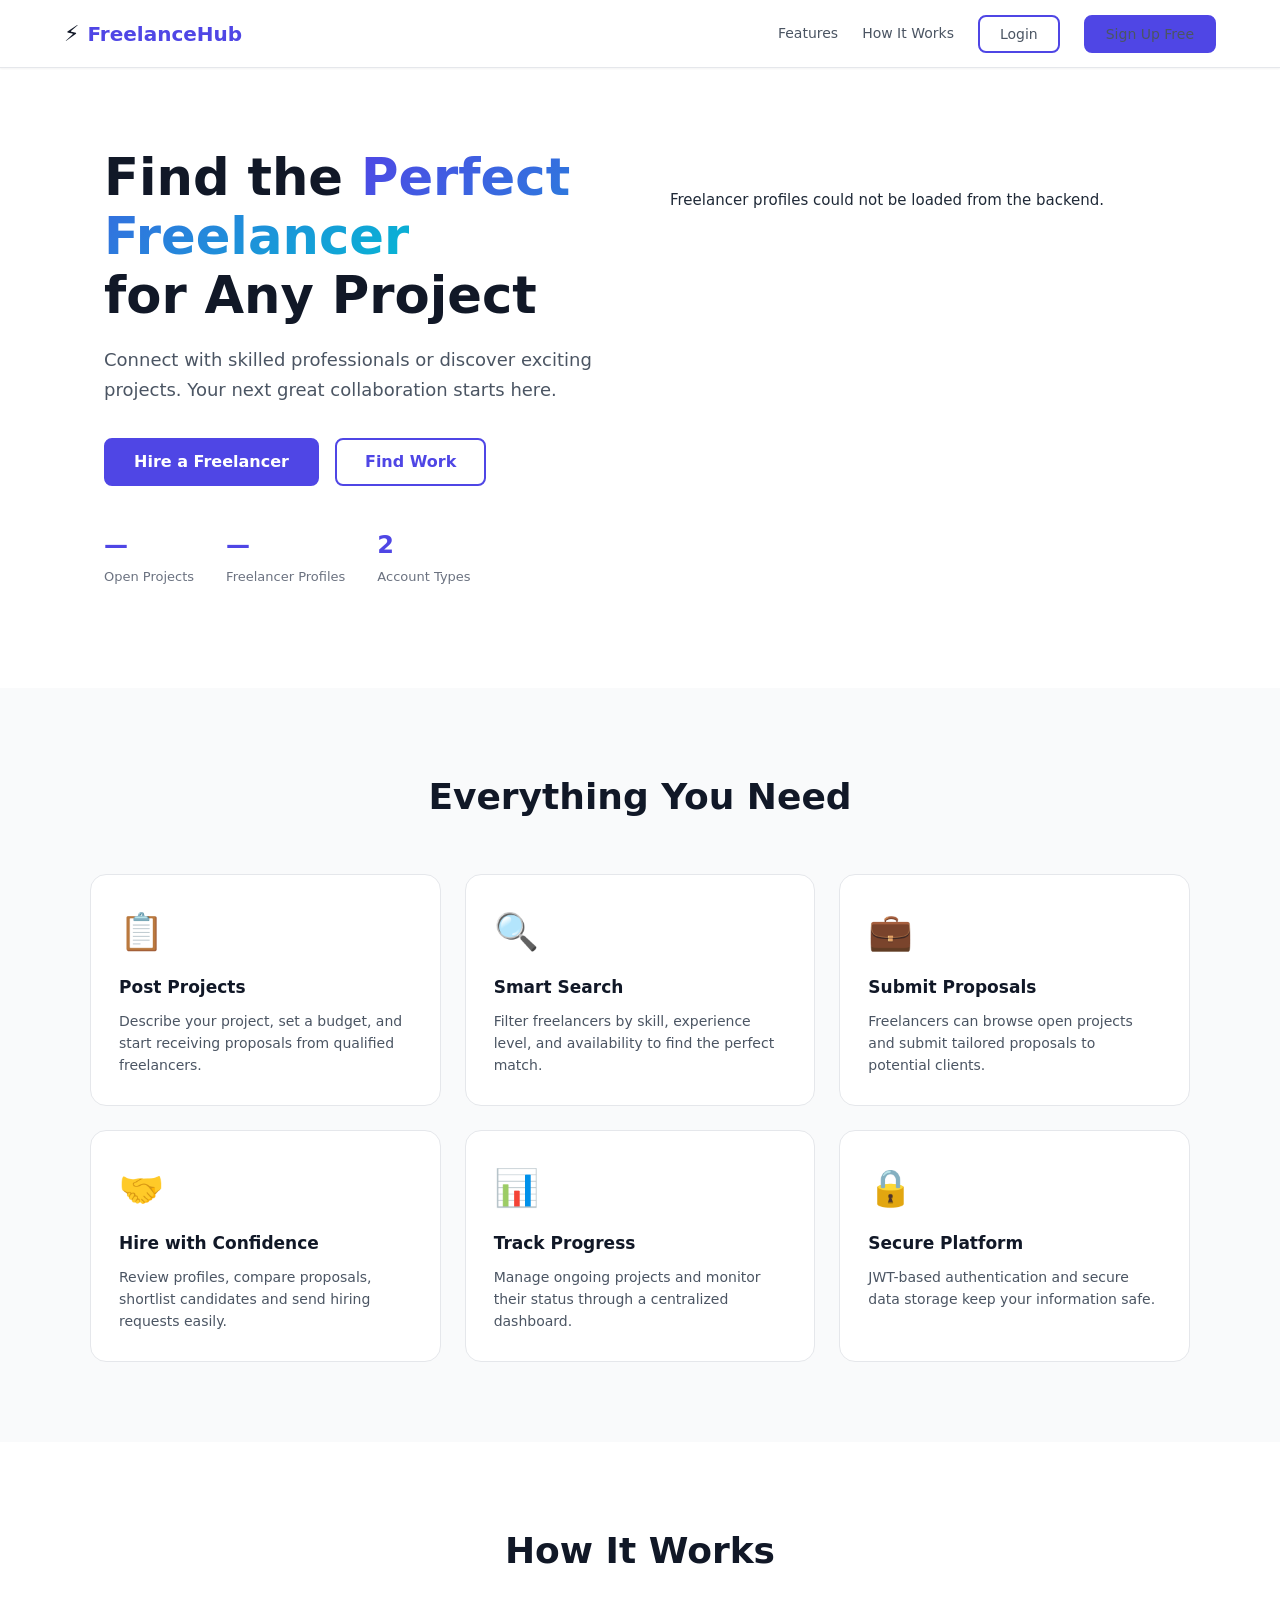
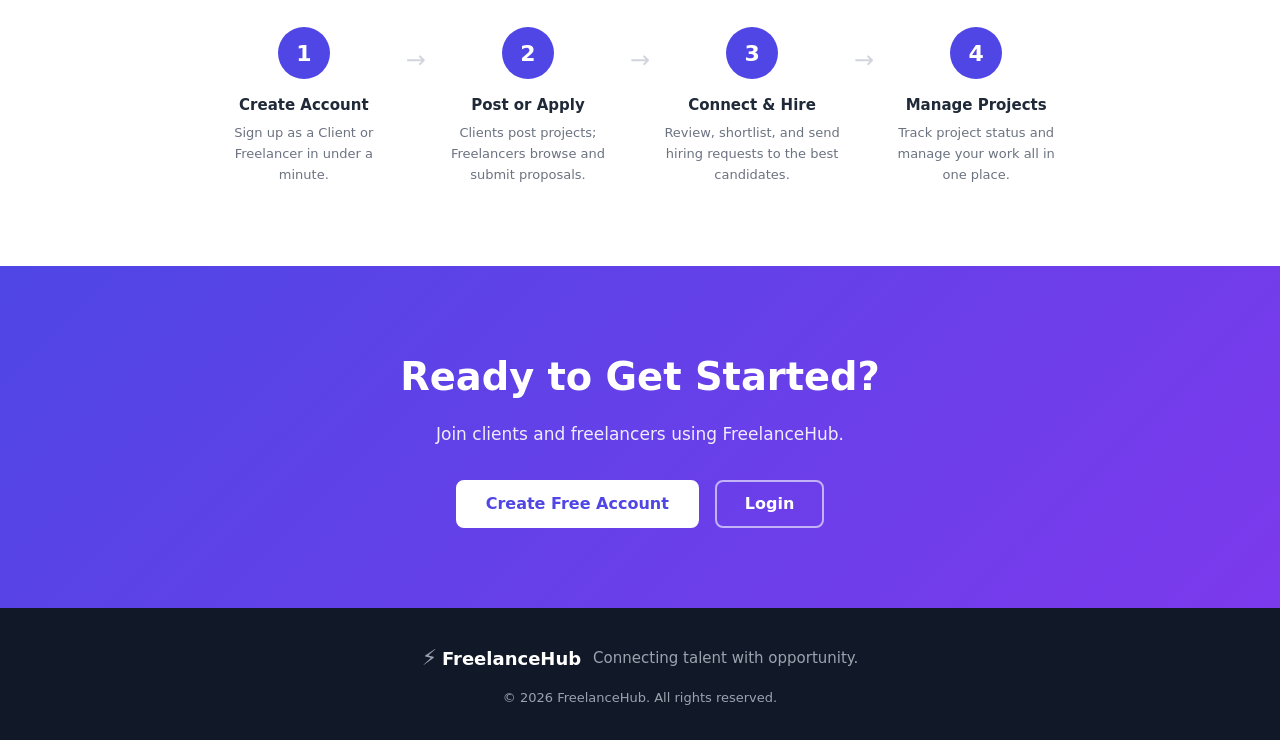
==== frontend/index.html @ 14711ab0 "first commit" ====
<!DOCTYPE html>
<html lang="en">
<head>
    <meta charset="UTF-8">
    <meta name="viewport" content="width=device-width, initial-scale=1.0">
    <title>FreelanceHub - Connect. Create. Collaborate.</title>
    <link rel="stylesheet" href="css/style.css">
    <link rel="stylesheet" href="css/landing.css">
</head>
<body class="landing-body">

    <!-- Navbar -->
    <nav class="navbar">
        <div class="nav-brand">
            <span class="brand-icon">⚡</span>
            <span class="brand-name">FreelanceHub</span>
        </div>
        <div class="nav-links">
            <a href="#features">Features</a>
            <a href="#how-it-works">How It Works</a>
            <a href="pages/login.html" class="btn btn-outline">Login</a>
            <a href="pages/signup.html" class="btn btn-primary">Sign Up Free</a>
        </div>
    </nav>

    <!-- Hero -->
    <section class="hero">
        <div class="hero-content">
            <h1>Find the <span class="highlight">Perfect Freelancer</span><br>for Any Project</h1>
            <p>Connect with skilled professionals or discover exciting projects. Your next great collaboration starts here.</p>
            <div class="hero-actions">
                <a href="pages/signup.html?role=CLIENT" class="btn btn-primary btn-lg">Hire a Freelancer</a>
                <a href="pages/signup.html?role=FREELANCER" class="btn btn-outline btn-lg">Find Work</a>
            </div>
            <div class="hero-stats">
                <div class="stat"><strong id="openProjectCount">—</strong><span>Open Projects</span></div>
                <div class="stat"><strong id="freelancerCount">—</strong><span>Freelancer Profiles</span></div>
                <div class="stat"><strong>2</strong><span>Account Types</span></div>
            </div>
        </div>
        <div class="hero-image" id="featuredFreelancers" aria-live="polite"></div>
    </section>

    <!-- Features -->
    <section class="features" id="features">
        <h2 class="section-title">Everything You Need</h2>
        <div class="features-grid">
            <div class="feature-card">
                <span class="feature-icon">📋</span>
                <h3>Post Projects</h3>
                <p>Describe your project, set a budget, and start receiving proposals from qualified freelancers.</p>
            </div>
            <div class="feature-card">
                <span class="feature-icon">🔍</span>
                <h3>Smart Search</h3>
                <p>Filter freelancers by skill, experience level, and availability to find the perfect match.</p>
            </div>
            <div class="feature-card">
                <span class="feature-icon">💼</span>
                <h3>Submit Proposals</h3>
                <p>Freelancers can browse open projects and submit tailored proposals to potential clients.</p>
            </div>
            <div class="feature-card">
                <span class="feature-icon">🤝</span>
                <h3>Hire with Confidence</h3>
                <p>Review profiles, compare proposals, shortlist candidates and send hiring requests easily.</p>
            </div>
            <div class="feature-card">
                <span class="feature-icon">📊</span>
                <h3>Track Progress</h3>
                <p>Manage ongoing projects and monitor their status through a centralized dashboard.</p>
            </div>
            <div class="feature-card">
                <span class="feature-icon">🔒</span>
                <h3>Secure Platform</h3>
                <p>JWT-based authentication and secure data storage keep your information safe.</p>
            </div>
        </div>
    </section>

    <!-- How It Works -->
    <section class="how-it-works" id="how-it-works">
        <h2 class="section-title">How It Works</h2>
        <div class="steps-grid">
            <div class="step">
                <div class="step-num">1</div>
                <h3>Create Account</h3>
                <p>Sign up as a Client or Freelancer in under a minute.</p>
            </div>
            <div class="step-arrow">→</div>
            <div class="step">
                <div class="step-num">2</div>
                <h3>Post or Apply</h3>
                <p>Clients post projects; Freelancers browse and submit proposals.</p>
            </div>
            <div class="step-arrow">→</div>
            <div class="step">
                <div class="step-num">3</div>
                <h3>Connect & Hire</h3>
                <p>Review, shortlist, and send hiring requests to the best candidates.</p>
            </div>
            <div class="step-arrow">→</div>
            <div class="step">
                <div class="step-num">4</div>
                <h3>Manage Projects</h3>
                <p>Track project status and manage your work all in one place.</p>
            </div>
        </div>
    </section>

    <!-- CTA -->
    <section class="cta-section">
        <h2>Ready to Get Started?</h2>
        <p>Join clients and freelancers using FreelanceHub.</p>
        <div class="cta-buttons">
            <a href="pages/signup.html" class="btn btn-white btn-lg">Create Free Account</a>
            <a href="pages/login.html" class="btn btn-outline-white btn-lg">Login</a>
        </div>
    </section>

    <!-- Footer -->
    <footer class="footer">
        <div class="footer-content">
            <div class="footer-brand">
                <span class="brand-icon">⚡</span>
                <span class="brand-name">FreelanceHub</span>
            </div>
            <p>Connecting talent with opportunity.</p>
        </div>
        <p class="footer-copy">© 2026 FreelanceHub. All rights reserved.</p>
    </footer>

    <script src="js/api.js"></script>
    <script src="js/landing.js"></script>
</body>
</html>
---- frontend/css/style.css ----
/* ============================================================
   FreelanceHub — Global Styles
   Single source of truth for all shared components.
   ============================================================ */

/* ── Reset ───────────────────────────────────────────────── */
*, *::before, *::after {
    box-sizing: border-box;
    margin: 0;
    padding: 0;
}

/* ── Design Tokens ───────────────────────────────────────── */
:root {
    /* Brand colours */
    --primary:       #4f46e5;
    --primary-dark:  #4338ca;
    --primary-light: #eef2ff;
    --secondary:     #06b6d4;
    --success:       #10b981;
    --warning:       #f59e0b;
    --danger:        #ef4444;

    /* Grays */
    --gray-50:  #f9fafb;
    --gray-100: #f3f4f6;
    --gray-200: #e5e7eb;
    --gray-300: #d1d5db;
    --gray-400: #9ca3af;
    --gray-500: #6b7280;
    --gray-600: #4b5563;
    --gray-700: #374151;
    --gray-800: #1f2937;
    --gray-900: #111827;
    --white:    #ffffff;

    /* Elevation */
    --shadow-sm: 0 1px 2px rgba(0,0,0,0.05);
    --shadow:    0 4px 6px -1px rgba(0,0,0,0.1),  0 2px 4px -1px rgba(0,0,0,0.06);
    --shadow-md: 0 10px 15px -3px rgba(0,0,0,0.1), 0 4px 6px -2px rgba(0,0,0,0.05);
    --shadow-lg: 0 20px 25px -5px rgba(0,0,0,0.1), 0 10px 10px -5px rgba(0,0,0,0.04);

    /* Border radii */
    --radius:    8px;
    --radius-lg: 12px;
    --radius-xl: 16px;

    /* Motion */
    --transition: all 0.2s ease;
}

/* ── Base ────────────────────────────────────────────────── */
body {
    font-family: 'Segoe UI', system-ui, -apple-system, sans-serif;
    font-size: 15px;
    color: var(--gray-800);
    line-height: 1.6;
    background: var(--gray-50);
}
a { text-decoration: none; color: var(--primary); }
a:hover { text-decoration: underline; }

/* ── Utility ─────────────────────────────────────────────── */
.hidden { display: none !important; }

/* ── Buttons ─────────────────────────────────────────────── */
.btn {
    display: inline-flex;
    align-items: center;
    justify-content: center;
    gap: 6px;
    padding: 10px 20px;
    border-radius: var(--radius);
    font-size: 14px;
    font-weight: 600;
    font-family: inherit;
    cursor: pointer;
    border: 2px solid transparent;
    transition: var(--transition);
    text-decoration: none;
    white-space: nowrap;
    line-height: 1;
}
.btn:hover  { text-decoration: none; transform: translateY(-1px); }
.btn:active { transform: translateY(0); }
.btn:disabled { opacity: 0.6; cursor: not-allowed; transform: none; }

.btn-primary      { background: var(--primary);  color: var(--white); border-color: var(--primary);  }
.btn-primary:hover { background: var(--primary-dark); border-color: var(--primary-dark); color: var(--white); }

.btn-outline      { background: transparent; color: var(--primary); border-color: var(--primary); }
.btn-outline:hover { background: var(--primary-light); color: var(--primary); }

.btn-outline-white      { background: transparent; color: var(--white); border-color: rgba(255,255,255,0.6); }
.btn-outline-white:hover { background: rgba(255,255,255,0.1); color: var(--white); }

.btn-white      { background: var(--white); color: var(--primary); border-color: var(--white); }
.btn-white:hover { background: var(--gray-100); color: var(--primary); }

.btn-success { background: var(--success); color: var(--white); border-color: var(--success); }
.btn-success:hover { filter: brightness(1.08); }

.btn-danger  { background: var(--danger);  color: var(--white); border-color: var(--danger);  }
.btn-danger:hover  { filter: brightness(1.08); }

.btn-sm   { padding: 6px 14px;   font-size: 13px; }
.btn-lg   { padding: 14px 28px;  font-size: 16px; }
.btn-full { width: 100%; }

/* ── Forms ───────────────────────────────────────────────── */
.form-layout { display: flex; flex-direction: column; }

.form-group {
    display: flex;
    flex-direction: column;
    gap: 6px;
    margin-bottom: 16px;
}
.form-group label {
    font-size: 14px;
    font-weight: 600;
    color: var(--gray-700);
}
.form-group input,
.form-group textarea,
.form-group select {
    padding: 10px 14px;
    border: 1.5px solid var(--gray-300);
    border-radius: var(--radius);
    font-size: 14px;
    color: var(--gray-800);
    background: var(--white);
    transition: var(--transition);
    font-family: inherit;
    width: 100%;
}
.form-group input:focus,
.form-group textarea:focus,
.form-group select:focus {
    outline: none;
    border-color: var(--primary);
    box-shadow: 0 0 0 3px rgba(79,70,229,0.1);
}
.form-group textarea { resize: vertical; min-height: 80px; }

.form-row {
    display: grid;
    grid-template-columns: 1fr 1fr;
    gap: 16px;
}
.form-actions {
    display: flex;
    gap: 12px;
    margin-top: 8px;
    flex-wrap: wrap;
}
.hint {
    font-weight: 400;
    color: var(--gray-500);
    font-size: 12px;
}

/* Password toggle */
.input-with-icon { position: relative; }
.input-with-icon input { padding-right: 44px; }
.toggle-password {
    position: absolute;
    right: 12px;
    top: 50%;
    transform: translateY(-50%);
    background: none;
    border: none;
    cursor: pointer;
    font-size: 16px;
    opacity: 0.55;
    transition: var(--transition);
    padding: 4px;
    line-height: 1;
}
.toggle-password:hover { opacity: 1; }

/* Status select (inside cards) */
.status-select {
    padding: 6px 10px;
    border: 1.5px solid var(--gray-300);
    border-radius: var(--radius);
    font-size: 13px;
    font-family: inherit;
    background: var(--white);
    cursor: pointer;
    transition: var(--transition);
}
.status-select:focus { outline: none; border-color: var(--primary); }

/* Char counter */
.char-count {
    font-size: 12px;
    color: var(--gray-400);
    text-align: right;
    display: block;
    margin-top: 4px;
    transition: color 0.2s;
}
.char-count.warn  { color: var(--warning); font-weight: 600; }
.char-count.limit { color: var(--danger);  font-weight: 700; }

/* ── Alerts ──────────────────────────────────────────────── */
.alert {
    padding: 12px 16px;
    border-radius: var(--radius);
    font-size: 14px;
    font-weight: 500;
    margin-bottom: 16px;
    border: 1px solid transparent;
}
.alert.success { background: #d1fae5; color: #065f46; border-color: #6ee7b7; }
.alert.error   { background: #fee2e2; color: #991b1b; border-color: #fca5a5; }
.alert.info    { background: #dbeafe; color: #1e40af; border-color: #93c5fd; }
.alert.warning { background: #fef3c7; color: #92400e; border-color: #fde68a; }

/* ── Badges ──────────────────────────────────────────────── */
.badge {
    display: inline-block;
    padding: 3px 10px;
    border-radius: 999px;
    font-size: 12px;
    font-weight: 600;
    white-space: nowrap;
}
.badge-success { background: #d1fae5; color: #065f46; }
.badge-warning { background: #fef3c7; color: #92400e; }
.badge-danger  { background: #fee2e2; color: #991b1b; }
.badge-info    { background: #dbeafe; color: #1e40af; }
.badge-gray    { background: var(--gray-200); color: var(--gray-700); }

/* Status-specific badge colours (used by statusBadge() in JS) */
.status-OPEN        { background: #d1fae5; color: #065f46; }
.status-IN_PROGRESS { background: #dbeafe; color: #1e40af; }
.status-COMPLETED   { background: var(--gray-100); color: var(--gray-700); }
.status-CLOSED      { background: #fef3c7; color: #92400e; }
.status-PENDING     { background: #fef3c7; color: #92400e; }
.status-ACCEPTED    { background: #d1fae5; color: #065f46; }
.status-REJECTED    { background: #fee2e2; color: #991b1b; }

/* ── Spinner ─────────────────────────────────────────────── */
.spinner {
    display: inline-block;
    width: 16px;
    height: 16px;
    border: 2px solid rgba(255,255,255,0.4);
    border-top-color: white;
    border-radius: 50%;
    animation: spin 0.7s linear infinite;
    vertical-align: middle;
    flex-shrink: 0;
}
@keyframes spin { to { transform: rotate(360deg); } }

/* ── Modals ──────────────────────────────────────────────── */
.modal-overlay {
    position: fixed;
    inset: 0;
    background: rgba(0,0,0,0.52);
    display: flex;
    align-items: center;
    justify-content: center;
    z-index: 1000;
    padding: 20px;
    backdrop-filter: blur(2px);
}
.modal {
    background: var(--white);
    border-radius: var(--radius-xl);
    padding: 32px;
    max-width: 620px;
    width: 100%;
    max-height: 90vh;
    overflow-y: auto;
    position: relative;
    box-shadow: var(--shadow-lg);
    animation: modalIn 0.2s ease;
}
@keyframes modalIn {
    from { opacity: 0; transform: scale(0.96) translateY(8px); }
    to   { opacity: 1; transform: scale(1)    translateY(0);   }
}
.modal-close {
    position: absolute;
    top: 14px;
    right: 14px;
    background: var(--gray-100);
    border: none;
    width: 32px;
    height: 32px;
    border-radius: 50%;
    cursor: pointer;
    font-size: 15px;
    display: flex;
    align-items: center;
    justify-content: center;
    transition: var(--transition);
    color: var(--gray-600);
}
.modal-close:hover { background: var(--gray-200); color: var(--gray-900); }

/* ── Cards ───────────────────────────────────────────────── */
.project-card,
.freelancer-card,
.proposal-card {
    background: var(--white);
    border: 1.5px solid var(--gray-200);
    border-radius: var(--radius-lg);
    padding: 20px;
    transition: var(--transition);
}
.project-card:hover,
.freelancer-card:hover {
    border-color: var(--primary);
    box-shadow: var(--shadow-md);
    transform: translateY(-2px);
}
.card-title {
    font-size: 16px;
    font-weight: 700;
    color: var(--gray-900);
    margin-bottom: 6px;
}
.card-meta {
    font-size: 13px;
    color: var(--gray-500);
    display: flex;
    flex-wrap: wrap;
    gap: 12px;
    margin-bottom: 10px;
    align-items: center;
}
.card-meta span { display: flex; align-items: center; gap: 4px; }
.card-desc {
    font-size: 14px;
    color: var(--gray-600);
    margin-bottom: 12px;
    line-height: 1.55;
}
.card-footer {
    display: flex;
    align-items: center;
    justify-content: space-between;
    flex-wrap: wrap;
    gap: 8px;
}

/* Skill tags */
.skills-tags { display: flex; flex-wrap: wrap; gap: 6px; margin-bottom: 10px; }
.skill-tag {
    background: var(--primary-light);
    color: var(--primary-dark);
    padding: 2px 10px;
    border-radius: 999px;
    font-size: 12px;
    font-weight: 500;
}

/* ── Empty state ─────────────────────────────────────────── */
.empty-state {
    text-align: center;
    padding: 48px 20px;
    color: var(--gray-500);
}
.empty-state .empty-icon { font-size: 48px; display: block; margin-bottom: 12px; }
.empty-state p { font-size: 15px; line-height: 1.5; }

/* ── Loading placeholder ─────────────────────────────────── */
.loading {
    text-align: center;
    padding: 40px;
    color: var(--gray-400);
    font-size: 14px;
}

/* ── Toast Notifications ─────────────────────────────────── */
#toast-container {
    position: fixed;
    bottom: 24px;
    right: 24px;
    display: flex;
    flex-direction: column;
    gap: 10px;
    z-index: 9999;
    pointer-events: none;
    max-width: 380px;
    width: calc(100vw - 48px);
}
.toast {
    display: flex;
    align-items: center;
    gap: 10px;
    padding: 13px 18px;
    border-radius: var(--radius-lg);
    font-size: 14px;
    font-weight: 500;
    box-shadow: var(--shadow-lg);
    pointer-events: all;
    opacity: 0;
    transform: translateY(16px);
    transition: opacity 0.3s ease, transform 0.3s ease;
    word-break: break-word;
}
.toast.show            { opacity: 1; transform: translateY(0); }
.toast-success { background: #d1fae5; color: #065f46; border: 1px solid #6ee7b7; }
.toast-error   { background: #fee2e2; color: #991b1b; border: 1px solid #fca5a5; }
.toast-info    { background: #dbeafe; color: #1e40af; border: 1px solid #93c5fd; }
.toast-icon    { font-size: 16px; flex-shrink: 0; }

/* ── Profile Completion Progress Bar ────────────────────── */
.progress-bar-wrap {
    height: 10px;
    background: var(--gray-200);
    border-radius: 999px;
    overflow: hidden;
    margin-bottom: 8px;
}
.progress-bar {
    height: 100%;
    border-radius: 999px;
    background: linear-gradient(90deg, var(--primary), var(--secondary));
    transition: width 0.7s cubic-bezier(.4,0,.2,1), background 0.4s ease;
    min-width: 0;
}
.progress-label {
    font-size: 13px;
    font-weight: 600;
    color: var(--gray-700);
    margin-bottom: 8px;
    display: block;
}
.missing-fields {
    display: flex;
    flex-wrap: wrap;
    gap: 6px;
    margin-top: 6px;
}
.missing-tag {
    background: #fef3c7;
    color: #92400e;
    border: 1px solid #fde68a;
    border-radius: 999px;
    font-size: 12px;
    padding: 2px 10px;
    font-weight: 500;
}

/* ── Skeleton Shimmer ────────────────────────────────────── */
@keyframes shimmer {
    0%   { background-position: -600px 0; }
    100% { background-position:  600px 0; }
}
.skeleton-card {
    background: var(--white);
    border: 1.5px solid var(--gray-200);
    border-radius: var(--radius-lg);
    padding: 20px;
    display: flex;
    flex-direction: column;
    gap: 12px;
}
.sk-line {
    border-radius: var(--radius);
    background: linear-gradient(
        90deg,
        var(--gray-200) 25%,
        var(--gray-100) 50%,
        var(--gray-200) 75%
    );
    background-size: 600px 100%;
    animation: shimmer 1.4s infinite linear;
}
.sk-line-title { height: 18px; width: 60%; }
.sk-line-sm    { height: 13px; width: 40%; }
.sk-line-full  { height: 13px; width: 100%; }
.sk-line-3q    { height: 13px; width: 75%; }
.sk-badge {
    height: 22px;
    width: 76px;
    border-radius: 999px;
    background: linear-gradient(
        90deg,
        var(--gray-200) 25%,
        var(--gray-100) 50%,
        var(--gray-200) 75%
    );
    background-size: 600px 100%;
    animation: shimmer 1.4s infinite linear;
    flex-shrink: 0;
}
/* Pre-built skeleton list/grid wrappers */
.skeleton-list { display: flex; flex-direction: column; gap: 14px; }
.skeleton-grid {
    display: grid;
    grid-template-columns: repeat(auto-fill, minmax(280px, 1fr));
    gap: 16px;
}

/* ── Notification badge (sidebar) ────────────────────────── */
.nav-badge {
    margin-left: auto;
    background: var(--danger);
    color: var(--white);
    font-size: 11px;
    font-weight: 700;
    min-width: 20px;
    height: 20px;
    border-radius: 999px;
    display: inline-flex;
    align-items: center;
    justify-content: center;
    padding: 0 5px;
    animation: pulse-badge 2s ease-in-out infinite;
    flex-shrink: 0;
}
@keyframes pulse-badge {
    0%, 100% { transform: scale(1);    }
    50%       { transform: scale(1.15); }
}

/* ── Responsive ──────────────────────────────────────────── */
@media (max-width: 640px) {
    .form-row     { grid-template-columns: 1fr; }
    .form-actions { flex-direction: column; }
    .btn-lg       { padding: 12px 20px; font-size: 15px; }
    .modal        { padding: 24px 16px; }
    #toast-container { bottom: 16px; right: 16px; }
}
---- frontend/css/landing.css ----
/* ============================================================
   Landing Page Styles
   ============================================================ */

.landing-body {
    background: var(--white);
}

/* ---- Navbar ---- */
.navbar {
    position: sticky;
    top: 0;
    z-index: 100;
    display: flex;
    align-items: center;
    justify-content: space-between;
    padding: 0 5%;
    height: 68px;
    background: rgba(255,255,255,0.95);
    backdrop-filter: blur(8px);
    border-bottom: 1px solid var(--gray-200);
    box-shadow: var(--shadow-sm);
}
.nav-brand {
    display: flex;
    align-items: center;
    gap: 8px;
    text-decoration: none;
    color: var(--gray-900);
}
.brand-icon { font-size: 22px; }
.brand-name { font-size: 20px; font-weight: 800; color: var(--primary); }
.nav-links {
    display: flex;
    align-items: center;
    gap: 24px;
}
.nav-links a {
    font-size: 14px;
    font-weight: 500;
    color: var(--gray-600);
    text-decoration: none;
    transition: var(--transition);
}
.nav-links a:hover { color: var(--primary); text-decoration: none; }

/* ---- Hero ---- */
.hero {
    display: grid;
    grid-template-columns: 1fr 1fr;
    align-items: center;
    gap: 60px;
    padding: 80px 5% 100px;
    max-width: 1200px;
    margin: 0 auto;
}
.hero-content h1 {
    font-size: clamp(32px, 4vw, 52px);
    font-weight: 900;
    line-height: 1.15;
    color: var(--gray-900);
    margin-bottom: 20px;
}
.highlight {
    background: linear-gradient(135deg, var(--primary), var(--secondary));
    -webkit-background-clip: text;
    -webkit-text-fill-color: transparent;
    background-clip: text;
}
.hero-content p {
    font-size: 18px;
    color: var(--gray-600);
    margin-bottom: 32px;
    line-height: 1.7;
}
.hero-actions {
    display: flex;
    gap: 16px;
    flex-wrap: wrap;
    margin-bottom: 40px;
}
.hero-stats {
    display: flex;
    gap: 32px;
    flex-wrap: wrap;
}
.stat strong {
    display: block;
    font-size: 24px;
    font-weight: 800;
    color: var(--primary);
}
.stat span {
    font-size: 13px;
    color: var(--gray-500);
}

/* ---- Hero Cards ---- */
.hero-image {
    position: relative;
    height: 360px;
}
.hero-card {
    position: absolute;
    background: var(--white);
    border-radius: var(--radius-xl);
    padding: 16px 20px;
    display: flex;
    align-items: center;
    gap: 12px;
    box-shadow: var(--shadow-lg);
    border: 1.5px solid var(--gray-200);
    min-width: 220px;
    animation: float 3s ease-in-out infinite;
}
.hero-card p { font-size: 12px; color: var(--gray-500); margin: 0; }
.hero-card strong { font-size: 14px; color: var(--gray-900); }
.card-avatar { font-size: 28px; }
.card-1 { top: 0; left: 0; animation-delay: 0s; }
.card-2 { top: 120px; right: 0; animation-delay: 1s; }
.card-3 { bottom: 0; left: 40px; animation-delay: 2s; }
@keyframes float {
    0%, 100% { transform: translateY(0); }
    50% { transform: translateY(-8px); }
}

/* ---- Sections ---- */
.section-title {
    text-align: center;
    font-size: clamp(24px, 3vw, 36px);
    font-weight: 800;
    color: var(--gray-900);
    margin-bottom: 48px;
}

/* ---- Features ---- */
.features {
    background: var(--gray-50);
    padding: 80px 5%;
}
.features-grid {
    max-width: 1100px;
    margin: 0 auto;
    display: grid;
    grid-template-columns: repeat(auto-fit, minmax(280px, 1fr));
    gap: 24px;
}
.feature-card {
    background: var(--white);
    border-radius: var(--radius-xl);
    padding: 28px;
    border: 1.5px solid var(--gray-200);
    transition: var(--transition);
}
.feature-card:hover {
    border-color: var(--primary);
    transform: translateY(-4px);
    box-shadow: var(--shadow-md);
}
.feature-icon { font-size: 36px; display: block; margin-bottom: 14px; }
.feature-card h3 { font-size: 17px; font-weight: 700; margin-bottom: 8px; color: var(--gray-900); }
.feature-card p  { font-size: 14px; color: var(--gray-600); line-height: 1.6; }

/* ---- How It Works ---- */
.how-it-works {
    padding: 80px 5%;
    background: var(--white);
}
.steps-grid {
    max-width: 1000px;
    margin: 0 auto;
    display: flex;
    align-items: flex-start;
    justify-content: center;
    gap: 12px;
    flex-wrap: wrap;
}
.step {
    text-align: center;
    max-width: 180px;
    flex: 1;
    min-width: 140px;
}
.step-num {
    width: 52px;
    height: 52px;
    border-radius: 50%;
    background: var(--primary);
    color: var(--white);
    font-size: 22px;
    font-weight: 800;
    display: flex;
    align-items: center;
    justify-content: center;
    margin: 0 auto 14px;
}
.step h3 { font-size: 15px; font-weight: 700; margin-bottom: 6px; }
.step p   { font-size: 13px; color: var(--gray-500); }
.step-arrow {
    font-size: 24px;
    color: var(--gray-300);
    padding-top: 14px;
    flex-shrink: 0;
}

/* ---- CTA ---- */
.cta-section {
    background: linear-gradient(135deg, var(--primary) 0%, #7c3aed 100%);
    color: var(--white);
    text-align: center;
    padding: 80px 5%;
}
.cta-section h2 { font-size: clamp(24px, 3vw, 40px); font-weight: 800; margin-bottom: 14px; }
.cta-section p  { font-size: 17px; opacity: 0.9; margin-bottom: 32px; }
.cta-buttons { display: flex; justify-content: center; gap: 16px; flex-wrap: wrap; }

/* ---- Footer ---- */
.footer {
    background: var(--gray-900);
    color: var(--gray-400);
    text-align: center;
    padding: 32px 5%;
}
.footer-content {
    display: flex;
    align-items: center;
    justify-content: center;
    gap: 12px;
    margin-bottom: 12px;
}
.footer .brand-name { color: var(--white); font-size: 18px; }
.footer-copy { font-size: 13px; }

/* ---- Responsive ---- */
@media (max-width: 900px) {
    .hero { grid-template-columns: 1fr; text-align: center; }
    .hero-actions { justify-content: center; }
    .hero-stats { justify-content: center; }
    .hero-image { display: none; }
    .steps-grid { flex-direction: column; align-items: center; }
    .step-arrow { display: none; }
}
@media (max-width: 600px) {
    .nav-links a:not(.btn) { display: none; }
    .navbar { padding: 0 4%; }
}
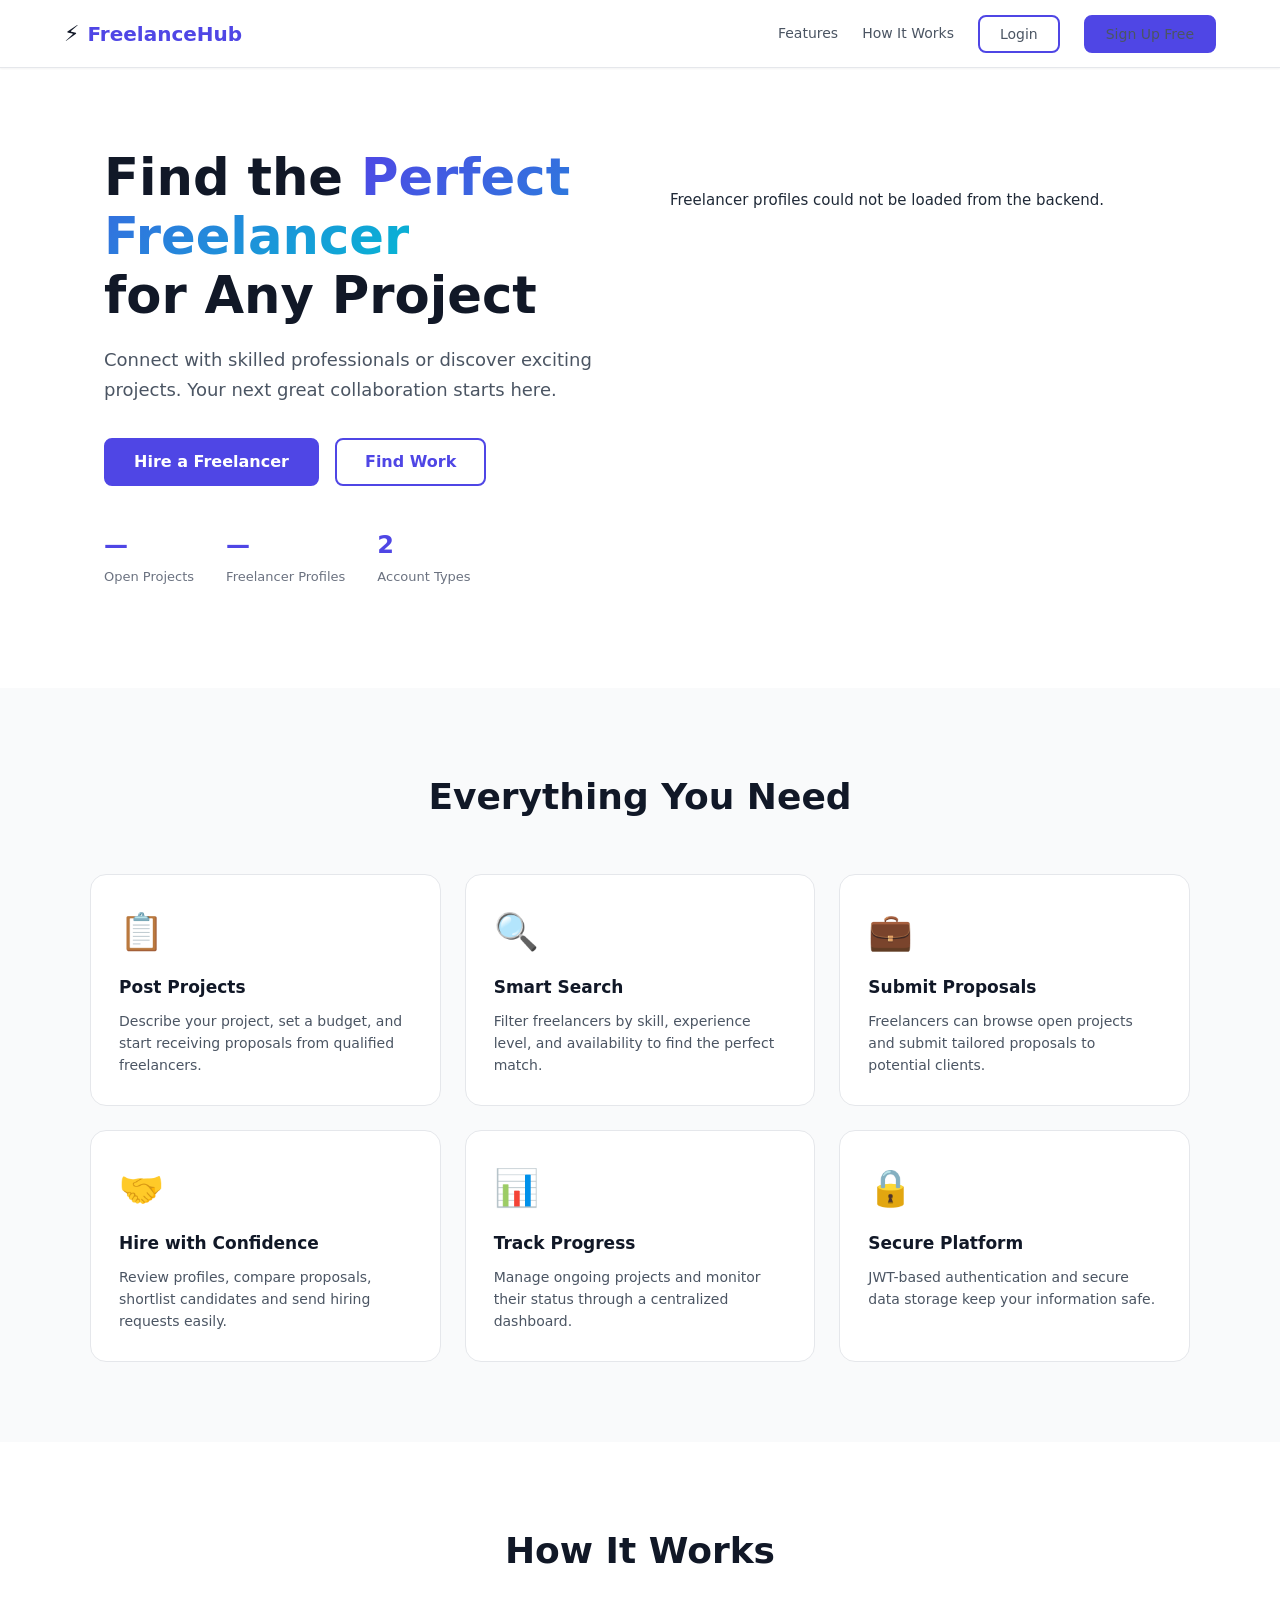
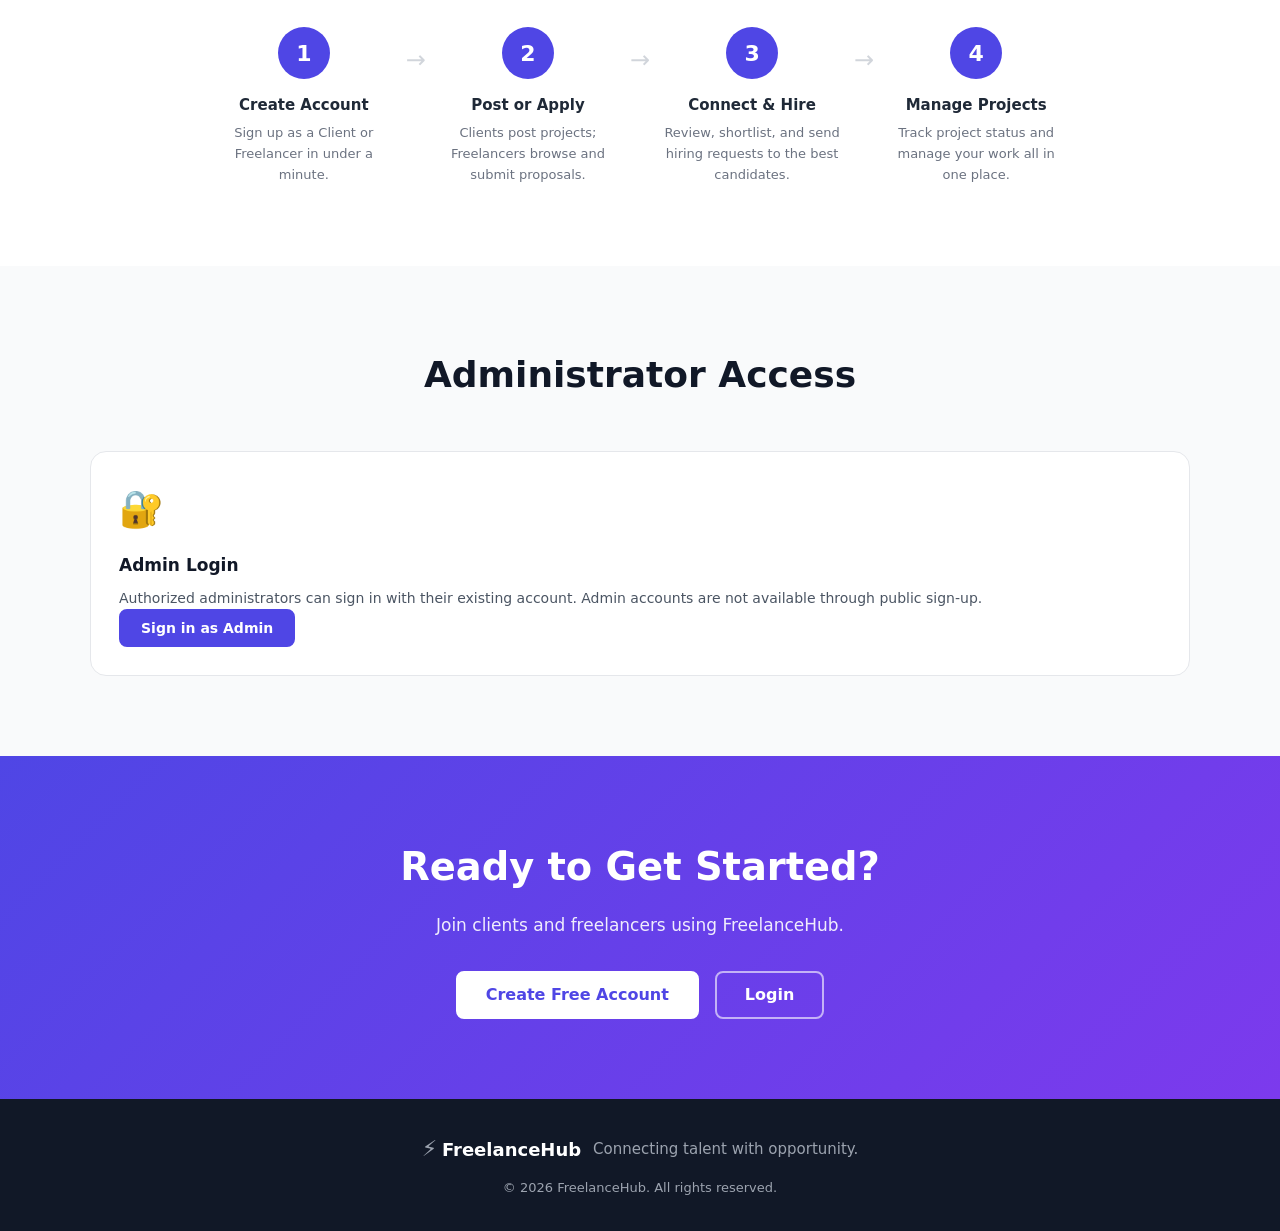
==== commit dd823539: "Fixed project lifecycle statuses, proposal acceptance, and split dashboard layout" ====
--- a/frontend/index.html
+++ b/frontend/index.html
@@ -22,7 +22,7 @@
             <a href="pages/signup.html" class="btn btn-primary">Sign Up Free</a>
         </div>
     </nav>
-
+ 
     <!-- Hero -->
     <section class="hero">
         <div class="hero-content">
@@ -108,6 +108,19 @@
         </div>
     </section>
 
+    <!-- Admin access -->
+    <section class="features" id="admin-login">
+        <h2 class="section-title">Administrator Access</h2>
+        <div class="features-grid">
+            <div class="feature-card">
+                <span class="feature-icon">🔐</span>
+                <h3>Admin Login</h3>
+                <p>Authorized administrators can sign in with their existing account. Admin accounts are not available through public sign-up.</p>
+                <a href="pages/login.html" class="btn btn-primary">Sign in as Admin</a>
+            </div>
+        </div>
+    </section>
+
     <!-- CTA -->
     <section class="cta-section">
         <h2>Ready to Get Started?</h2>
--- a/frontend/css/style.css
+++ b/frontend/css/style.css
@@ -241,6 +241,8 @@
 .status-PENDING     { background: #fef3c7; color: #92400e; }
 .status-ACCEPTED    { background: #d1fae5; color: #065f46; }
 .status-REJECTED    { background: #fee2e2; color: #991b1b; }
+.status-paid        { background: #d1fae5; color: #065f46; }
+.status-pending     { background: #fef3c7; color: #92400e; }
 
 /* ── Spinner ─────────────────────────────────────────────── */
 .spinner {
